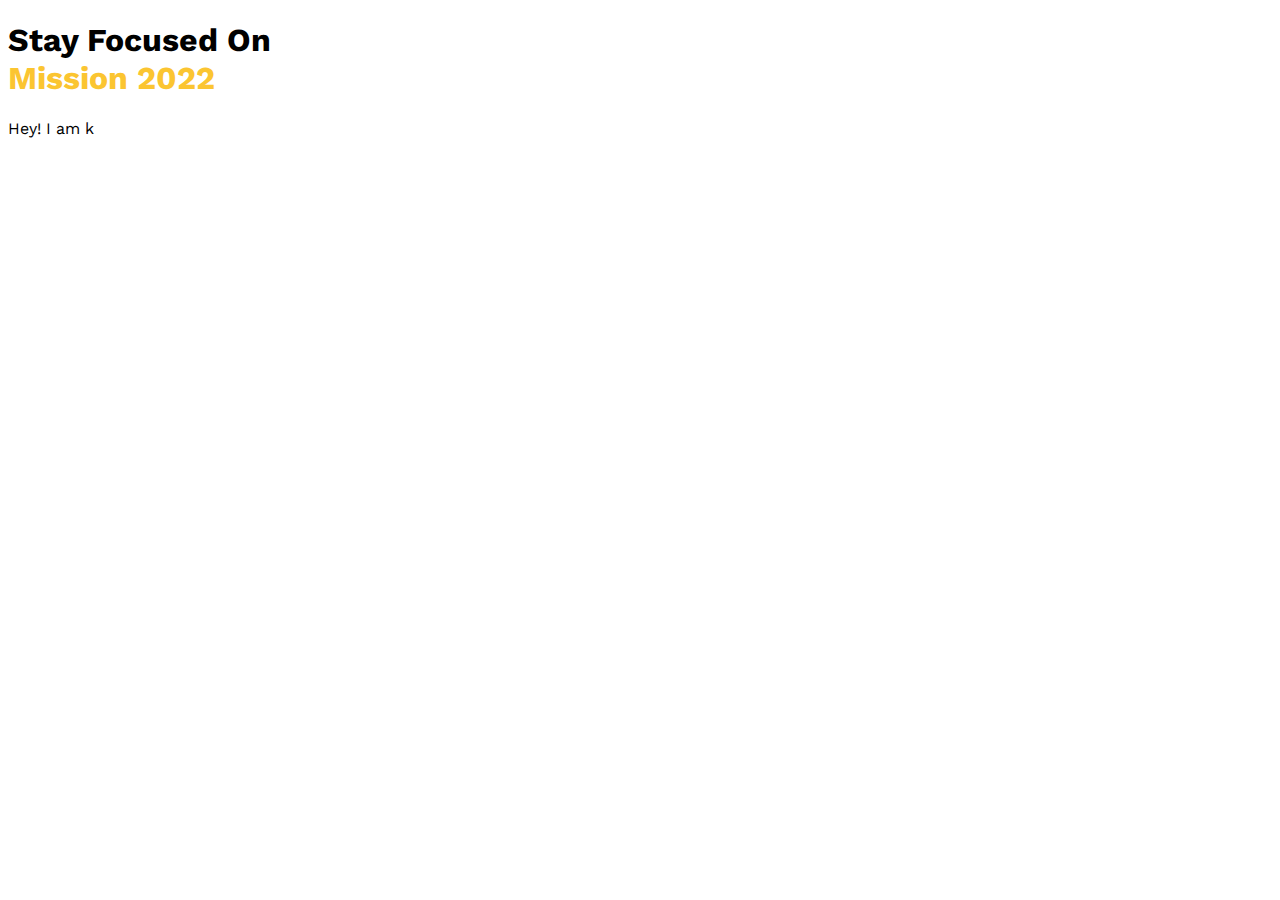
==== index..html @ e6146de5 "first commit" ====
<!DOCTYPE html>
<html lang="en">

<head>
    <meta charset="UTF-8">
    <meta http-equiv="X-UA-Compatible" content="IE=edge">
    <meta name="viewport" content="width=device-width, initial-scale=1.0">
    <title>Mission Impossible</title>
    <link rel="preconnect" href="https://fonts.googleapis.com">
    <link rel="preconnect" href="https://fonts.gstatic.com" crossorigin>
    <link href="https://fonts.googleapis.com/css2?family=Poppins:ital@1&family=Work+Sans&display=swap" rel="stylesheet">
    <link rel="stylesheet" href="style.css">
</head>

<body>
    <h1>Stay Focused On <br> <span class="mission"> Mission 2022</span></h1>
    <p>Hey! I am k</p>
</body>

</html>
---- style.css ----
body {
  font-family: "Poppins", sans-serif;
  font-family: "Work Sans", sans-serif;
}
.mission {
  color: #fbc531;
}
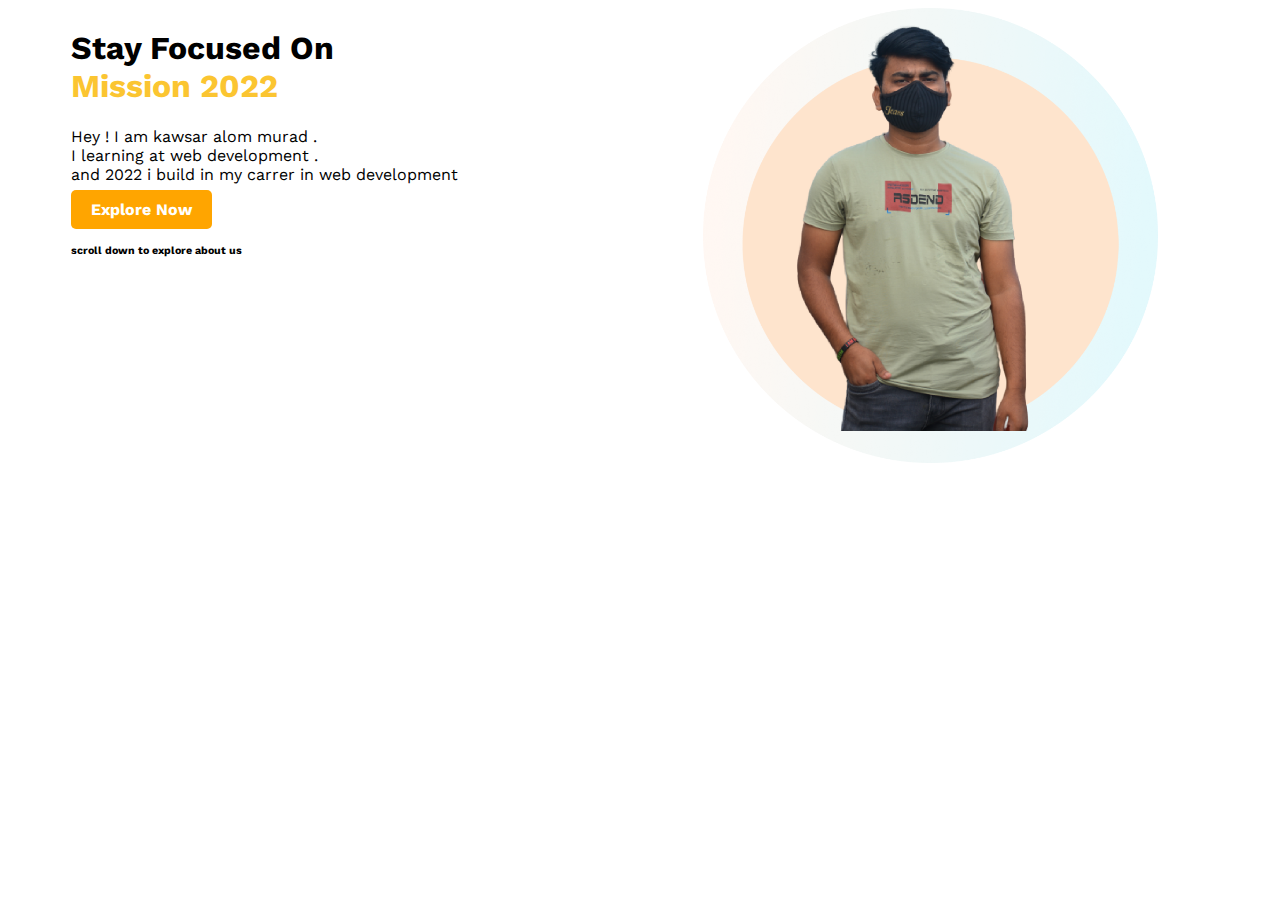
==== commit 2b9b8182: "added now" ====
--- a/index..html
+++ b/index..html
@@ -1,20 +1,27 @@
 <!DOCTYPE html>
 <html lang="en">
-
 <head>
     <meta charset="UTF-8">
     <meta http-equiv="X-UA-Compatible" content="IE=edge">
     <meta name="viewport" content="width=device-width, initial-scale=1.0">
     <title>Mission Impossible</title>
     <link rel="preconnect" href="https://fonts.googleapis.com">
-    <link rel="preconnect" href="https://fonts.gstatic.com" crossorigin>
-    <link href="https://fonts.googleapis.com/css2?family=Poppins:ital@1&family=Work+Sans&display=swap" rel="stylesheet">
+<link rel="preconnect" href="https://fonts.gstatic.com" crossorigin>
+<link href="https://fonts.googleapis.com/css2?family=Poppins:ital@0;1&family=Work+Sans&display=swap" rel="stylesheet">
     <link rel="stylesheet" href="style.css">
 </head>
-
 <body>
-    <h1>Stay Focused On <br> <span class="mission"> Mission 2022</span></h1>
-    <p>Hey! I am k</p>
+    <section>
+        <div class="focused">
+            <h1>Stay Focused On <br>  <span class="mission">Mission 2022</span></h1>
+            <p>Hey ! I am kawsar alom murad . <br> I learning at web development . <br> and 2022 i  build in my carrer in web development</p>
+            <a class="link-button" target="-blank" href="www.facebook.com">Explore Now</a>
+            <h6>scroll down to explore about us</h6>
+        </div>
+        <div class="focused">
+            <img  src="images/person/shape-4.png" alt="">
+        </div>
+    </section>
+    
 </body>
-
 </html>--- a/style.css
+++ b/style.css
@@ -5,3 +5,23 @@
 .mission {
   color: #fbc531;
 }
+section {
+  display: flex;
+}
+.focused {
+  width: 50%;
+  padding-left: 5%;
+}
+.focused img {
+  width: 80%;
+  background-position: bottom;
+}
+.link-button {
+  text-decoration: none;
+  background-color: orange;
+  color: white;
+  padding: 10px 20px;
+  border-radius: 5px;
+  font-weight: 700;
+  background-image: linear-gradient(orange salmon);
+}
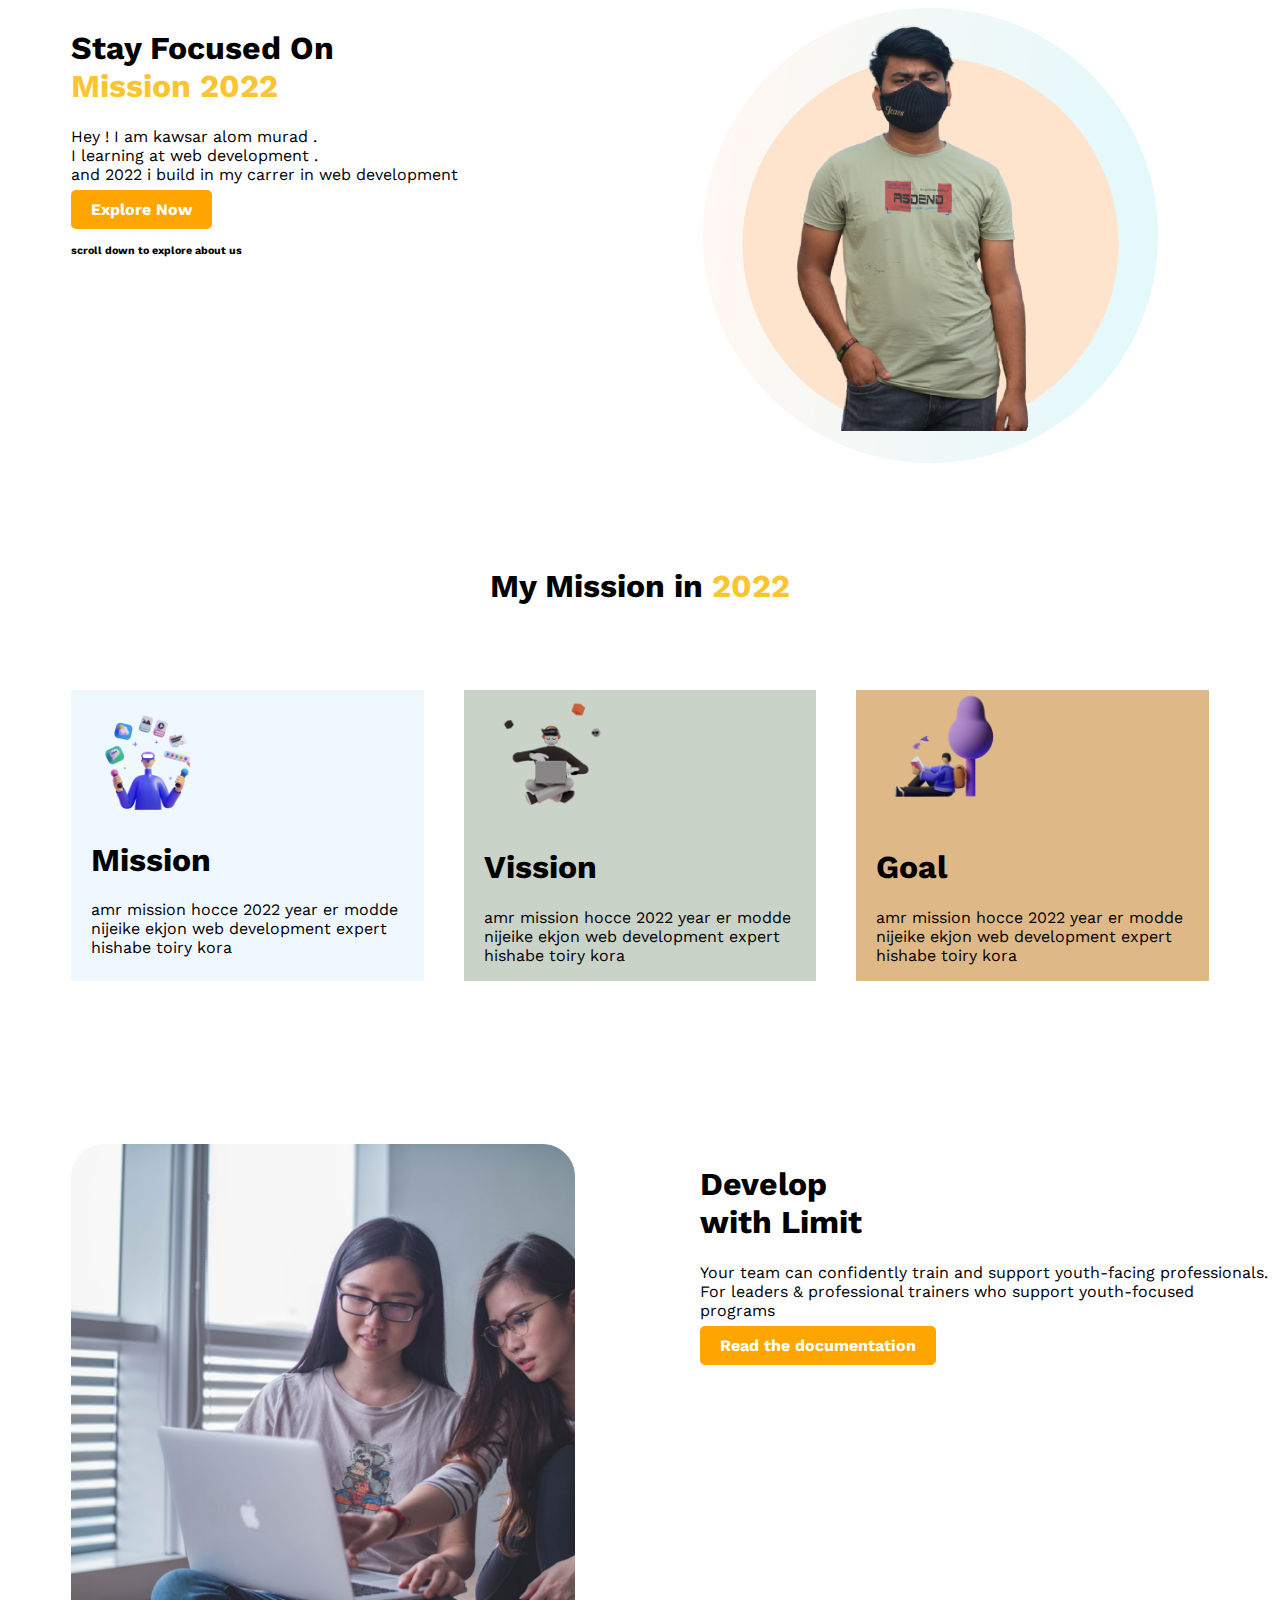
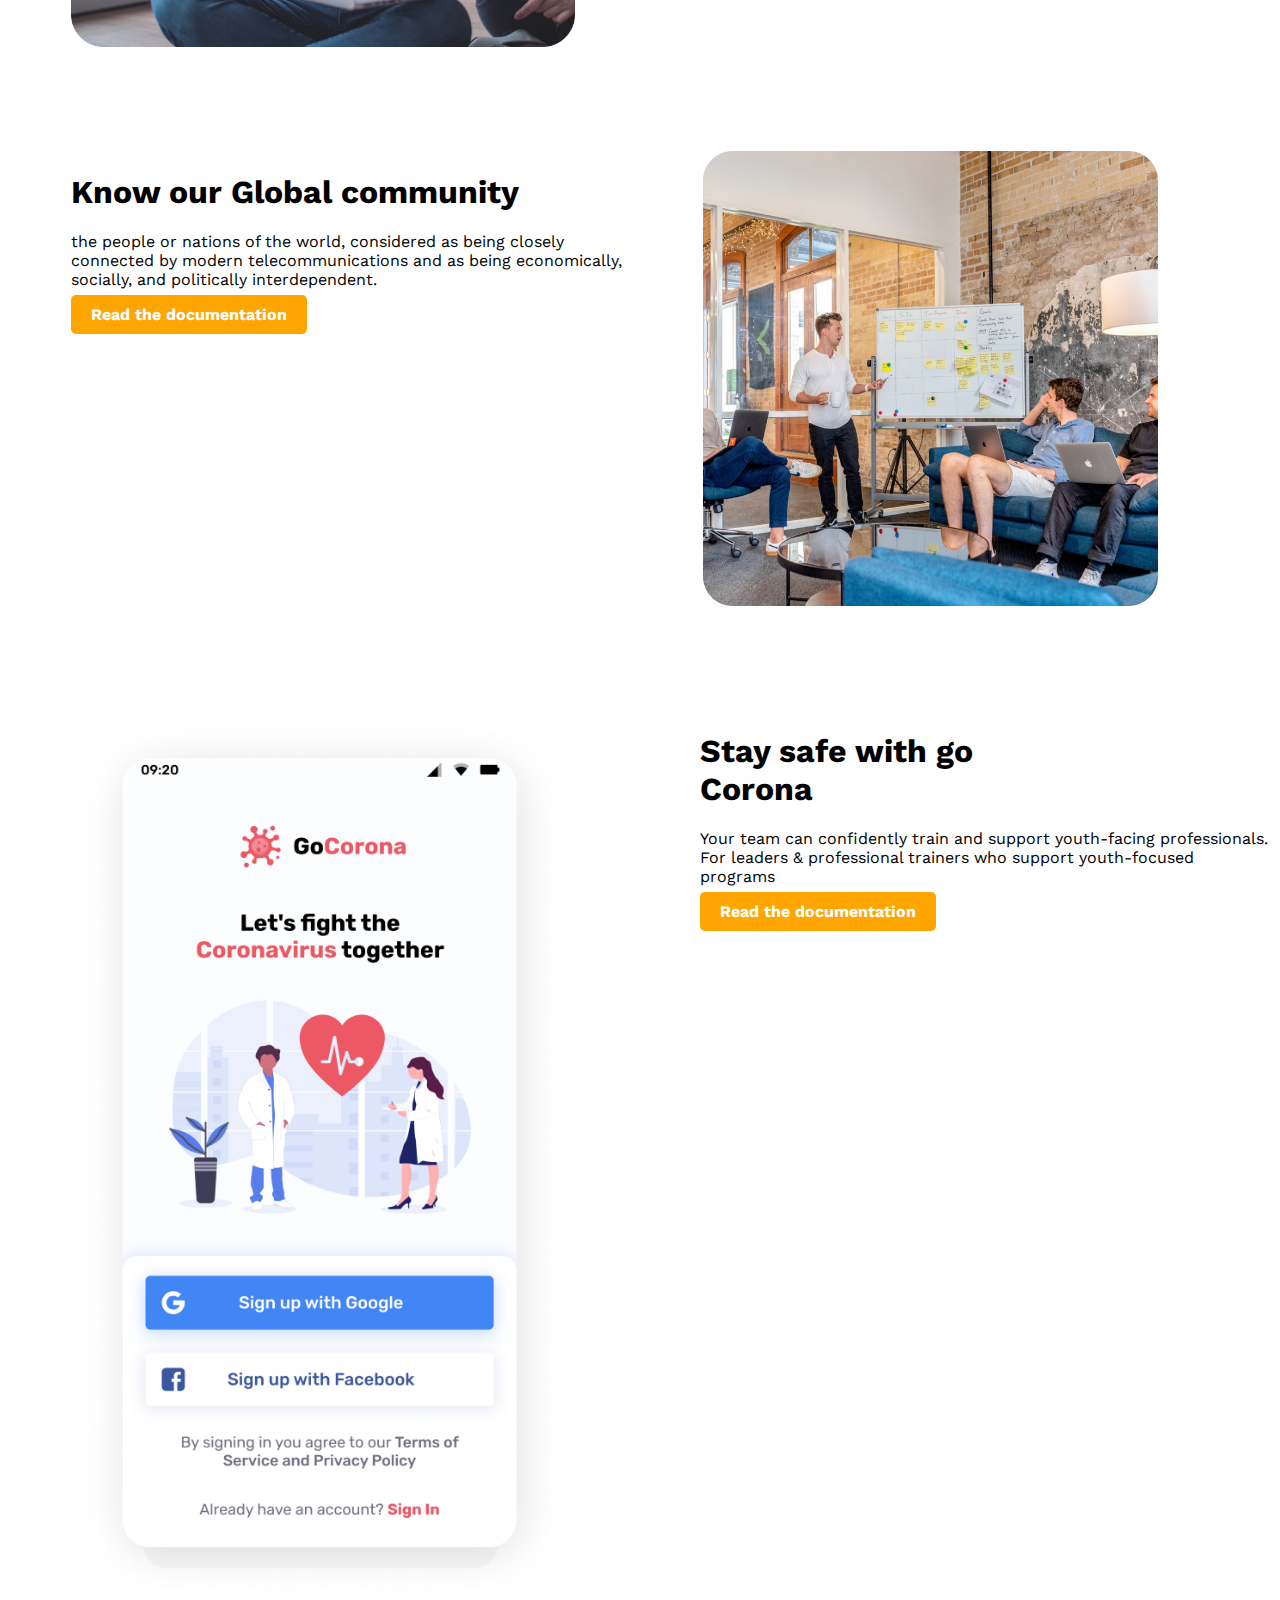
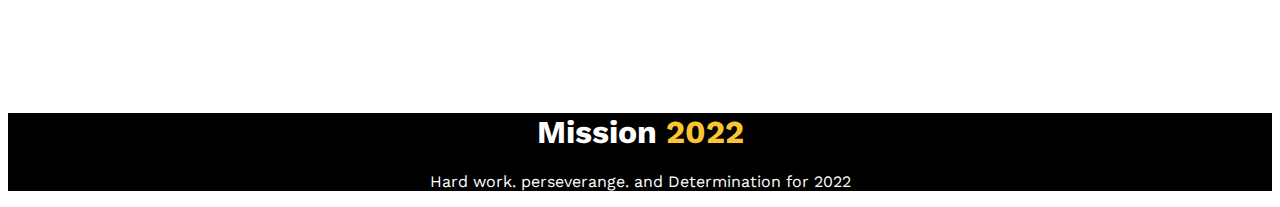
==== commit 25a8a159: "added" ====
--- a/index..html
+++ b/index..html
@@ -22,6 +22,61 @@
             <img  src="images/person/shape-4.png" alt="">
         </div>
     </section>
-    
+    <h1 class="heading-area">My Mission in <span class="mission">2022</span> </h1>
+
+    <section class="mission-item">
+        <div class="container">
+            <div class="mission-area">
+                <img src="images/illustrators/illustrator-1.png" alt="">
+                <h1>Mission</h1>
+                <p>amr mission hocce 2022 year er modde nijeike ekjon web development expert hishabe toiry kora</p>
+            </div>
+            <div class="vission-area">
+                <img src="images/illustrators/illustrator-2.png" alt="">
+                <h1>Vission</h1>
+                <p>amr mission hocce 2022 year er modde nijeike ekjon web development expert hishabe toiry kora</p>
+            </div>
+            <div class="goal-area">
+                <img src="images/illustrators/illustrator-3.png" alt="">
+                <h1>Goal</h1>
+                <p>amr mission hocce 2022 year er modde nijeike ekjon web development expert hishabe toiry kora</p>
+            </div>
+        </div>
+    </section>
+    <section >
+        <div class="focused">
+            <img src="images/pictures/coding.png" alt="">
+        </div>
+        <div >
+            <h1>Develop <br> with Limit</h1>
+            <p>Your team can confidently train and support youth-facing professionals. <br> For leaders & professional trainers who support youth-focused programs </p>
+            <a target="-blank" class="link-button" href="www.google.com">Read the documentation</a>
+        </div>
+    </section>
+    <section>
+        <div class="focused">
+            <h1>Know our Global community</h1>
+            <p>the people or nations of the world, considered as being closely connected by modern telecommunications and as being economically, socially, and politically interdependent.
+            </p>
+            <a target="-blank" class="link-button" href="www.goole.com"> Read the documentation</a>
+        </div>
+        <div class="focused">
+            <img src="images/pictures/project.png" alt="">
+        </div>
+    </section>
+    <section >
+        <div class="focused">
+            <img src="images/pictures/app.png" alt="">
+        </div>
+        <div class="focus">
+            <h1>Stay safe with go <br>  Corona</h1>
+            <p>Your team can confidently train and support youth-facing professionals. <br> For leaders & professional trainers who support youth-focused programs </p>
+            <a target="-blank" class="link-button" href="www.google.com">Read the documentation</a>
+        </div>
+    </section>
+    <footer>
+        <h1>Mission <span class="mission">2022</span></h1>
+        <p>Hard work. perseverange. and Determination for 2022</p>
+    </footer>
 </body>
 </html>--- a/style.css
+++ b/style.css
@@ -7,6 +7,7 @@
 }
 section {
   display: flex;
+  margin-bottom: 100px;
 }
 .focused {
   width: 50%;
@@ -25,3 +26,31 @@
   font-weight: 700;
   background-image: linear-gradient(orange salmon);
 }
+.heading-area {
+  text-align: center;
+}
+.container {
+  display: flex;
+  padding: 5%;
+  column-gap: 40px;
+}
+.container img {
+  width: 40%;
+}
+.mission-area {
+  background-color: aliceblue;
+  padding-left: 20px;
+}
+.vission-area {
+  background-color: #cad3c8;
+  padding-left: 20px;
+}
+.goal-area {
+  background-color: burlywood;
+  padding-left: 20px;
+}
+footer {
+  text-align: center;
+  background-color: black;
+  color: white;
+}
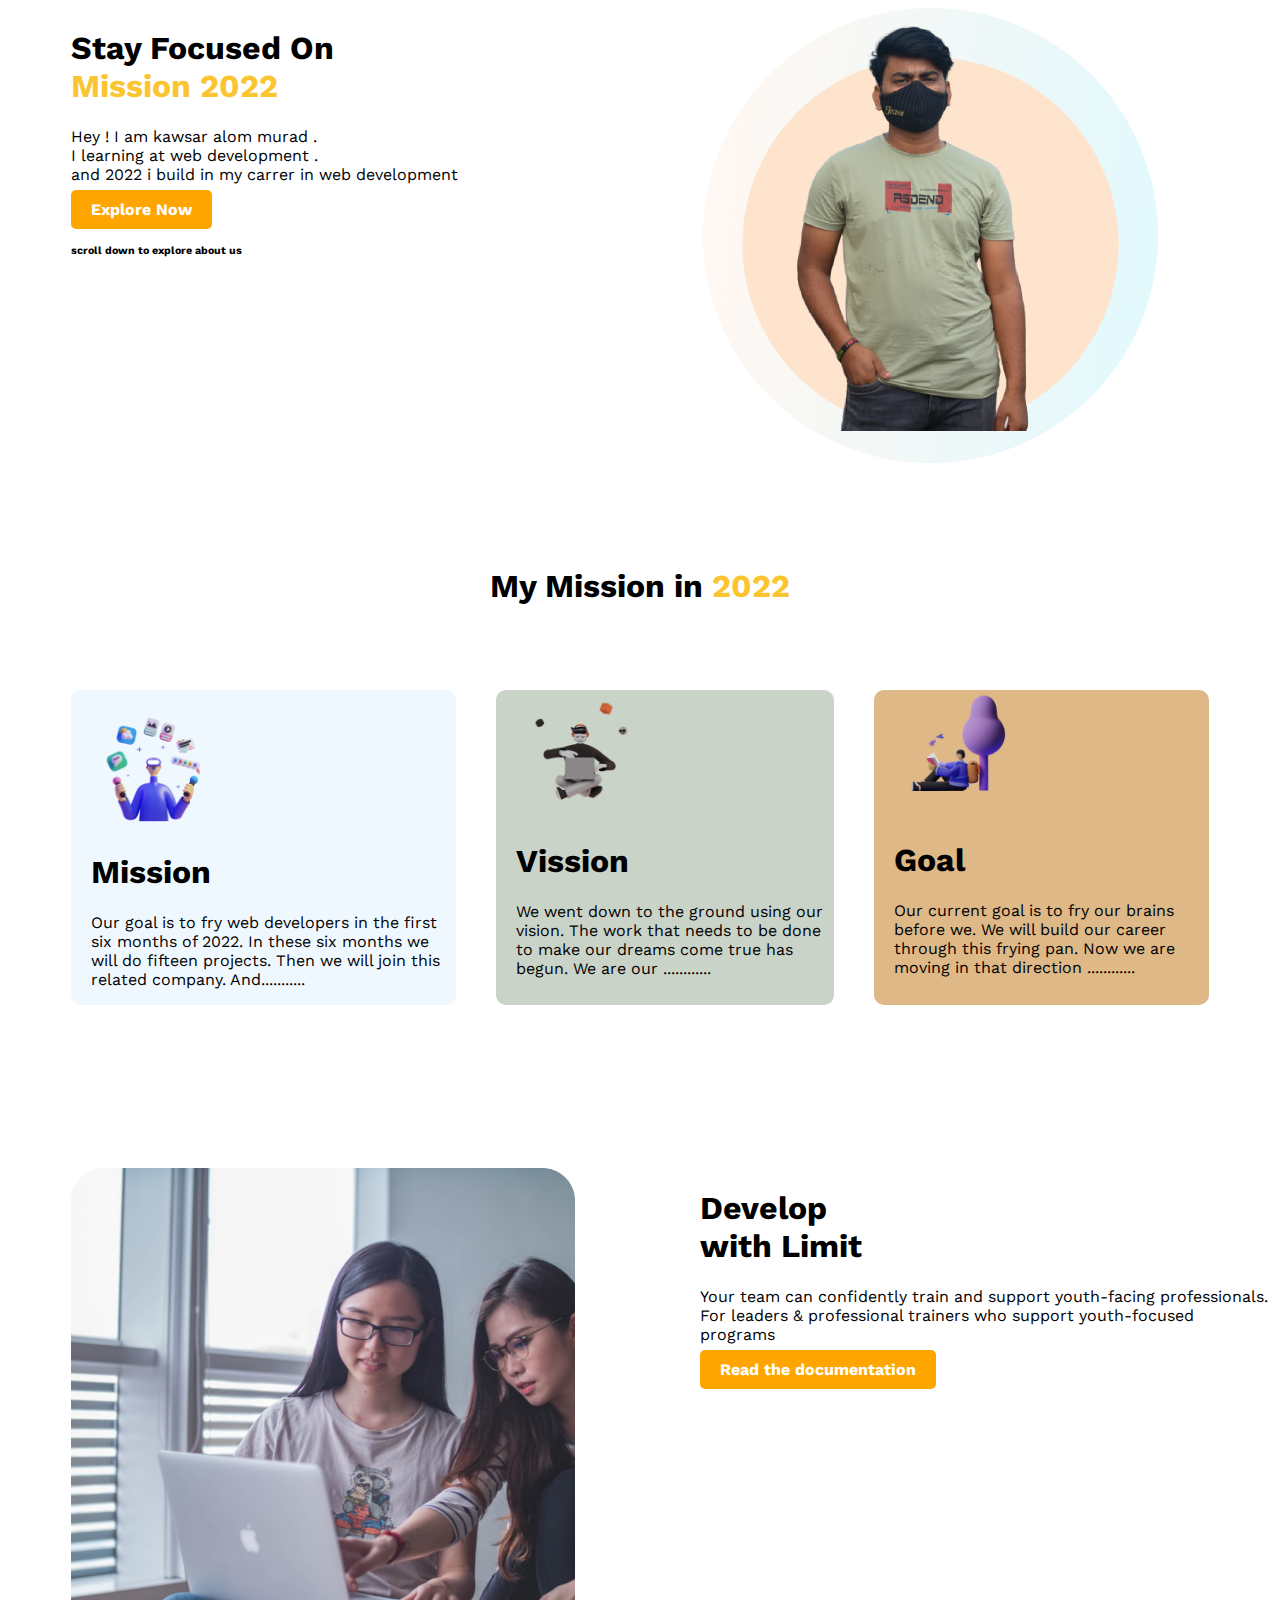
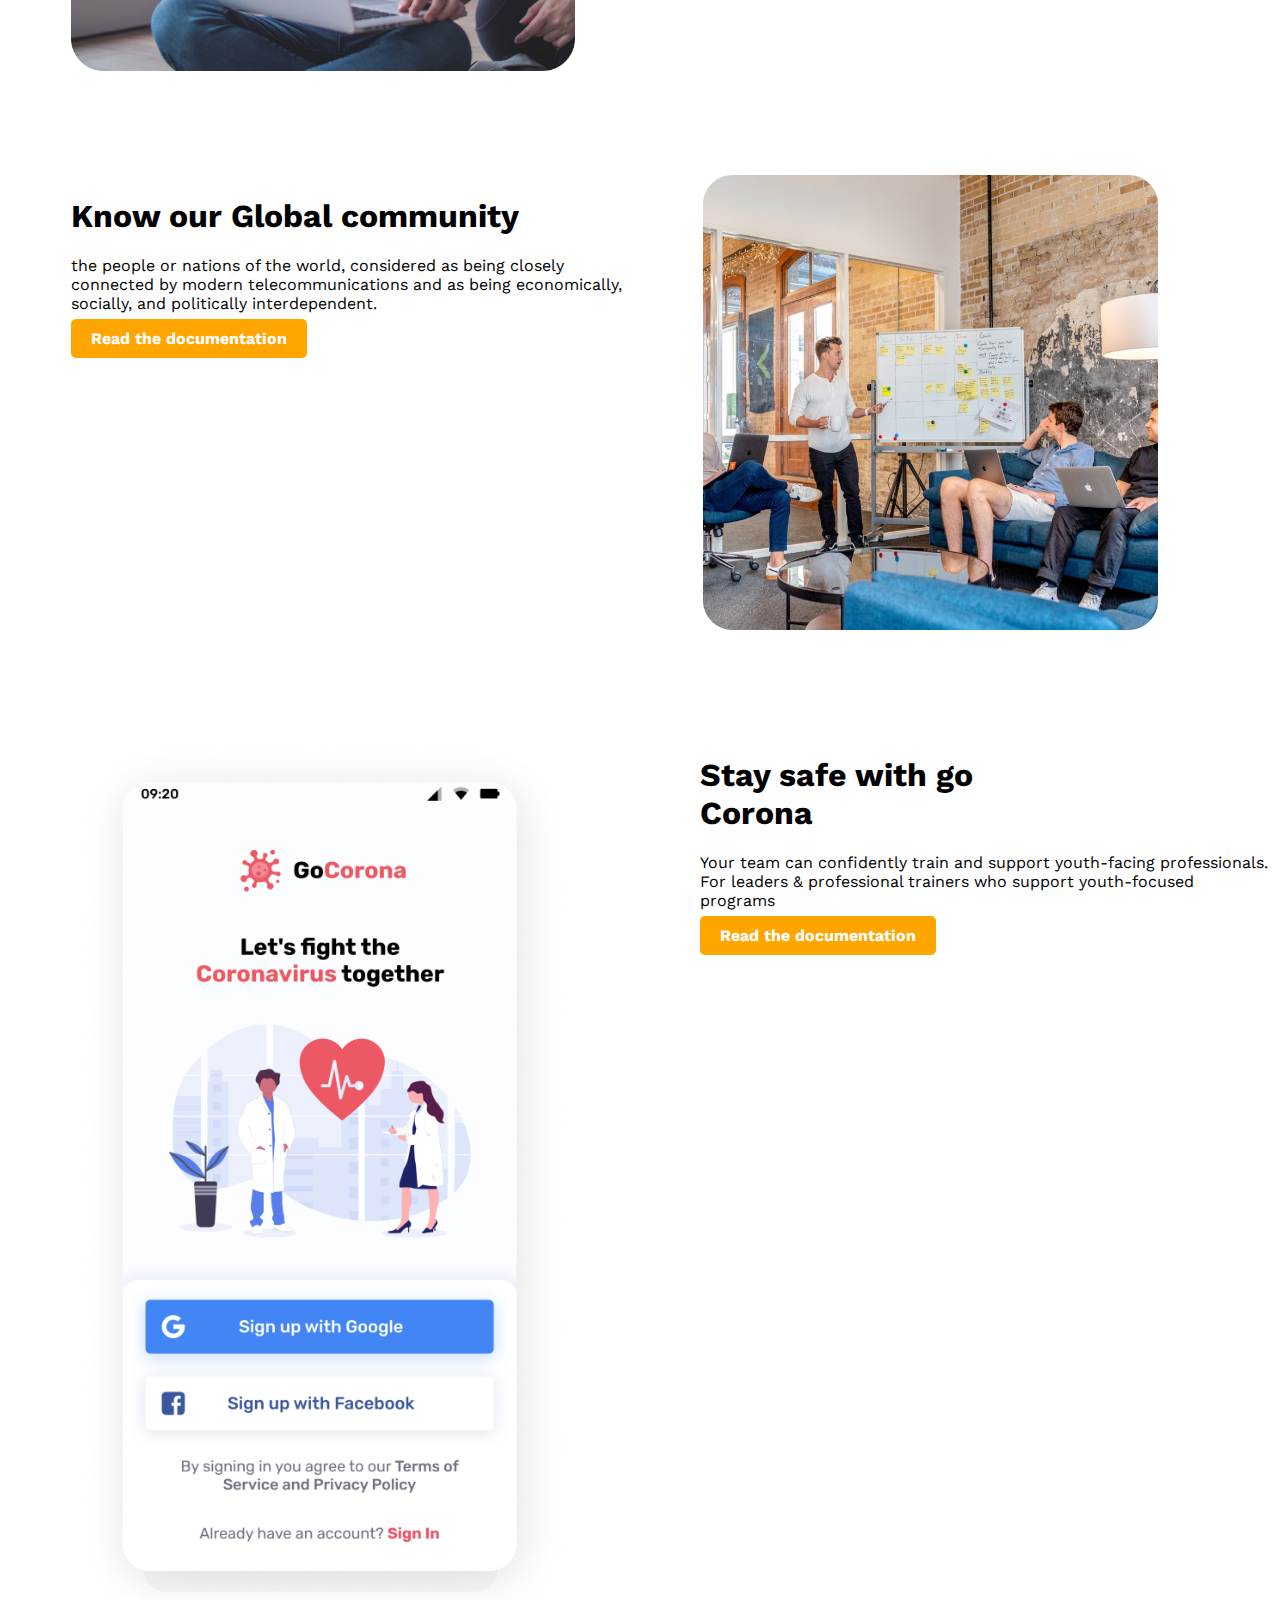
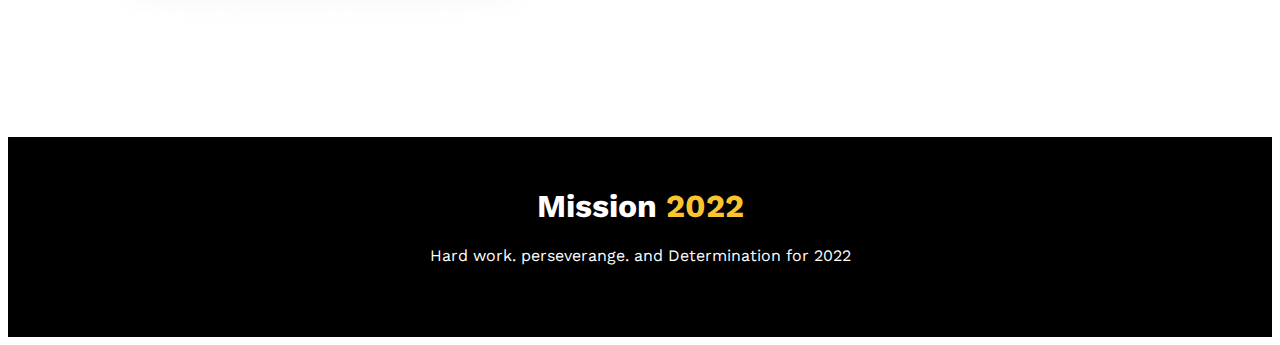
==== commit cdcb025d: "added" ====
--- a/index..html
+++ b/index..html
@@ -29,17 +29,23 @@
             <div class="mission-area">
                 <img src="images/illustrators/illustrator-1.png" alt="">
                 <h1>Mission</h1>
-                <p>amr mission hocce 2022 year er modde nijeike ekjon web development expert hishabe toiry kora</p>
+                <p>Our goal is to fry web developers in the first six months of 2022. In these six months we will do fifteen projects. Then we will join this related company. And...........
+
+                </p>
             </div>
             <div class="vission-area">
                 <img src="images/illustrators/illustrator-2.png" alt="">
                 <h1>Vission</h1>
-                <p>amr mission hocce 2022 year er modde nijeike ekjon web development expert hishabe toiry kora</p>
+                <p>We went down to the ground using our vision. The work that needs to be done to make our dreams come true has begun. We are our ............
+
+                </p>
             </div>
             <div class="goal-area">
                 <img src="images/illustrators/illustrator-3.png" alt="">
                 <h1>Goal</h1>
-                <p>amr mission hocce 2022 year er modde nijeike ekjon web development expert hishabe toiry kora</p>
+                <p>Our current goal is to fry our brains before we. We will build our career through this frying pan. Now we are moving in that direction ............
+
+                </p>
             </div>
         </div>
     </section>
--- a/style.css
+++ b/style.css
@@ -40,17 +40,27 @@
 .mission-area {
   background-color: aliceblue;
   padding-left: 20px;
+  border-radius: 10px;
 }
 .vission-area {
   background-color: #cad3c8;
   padding-left: 20px;
+  border-radius: 10px;
 }
 .goal-area {
   background-color: burlywood;
   padding-left: 20px;
+  border-radius: 10px;
 }
 footer {
   text-align: center;
   background-color: black;
   color: white;
+  height: 200px;
 }
+footer p {
+  padding-bottom: 30px;
+}
+footer h1 {
+  padding-top: 50px;
+}
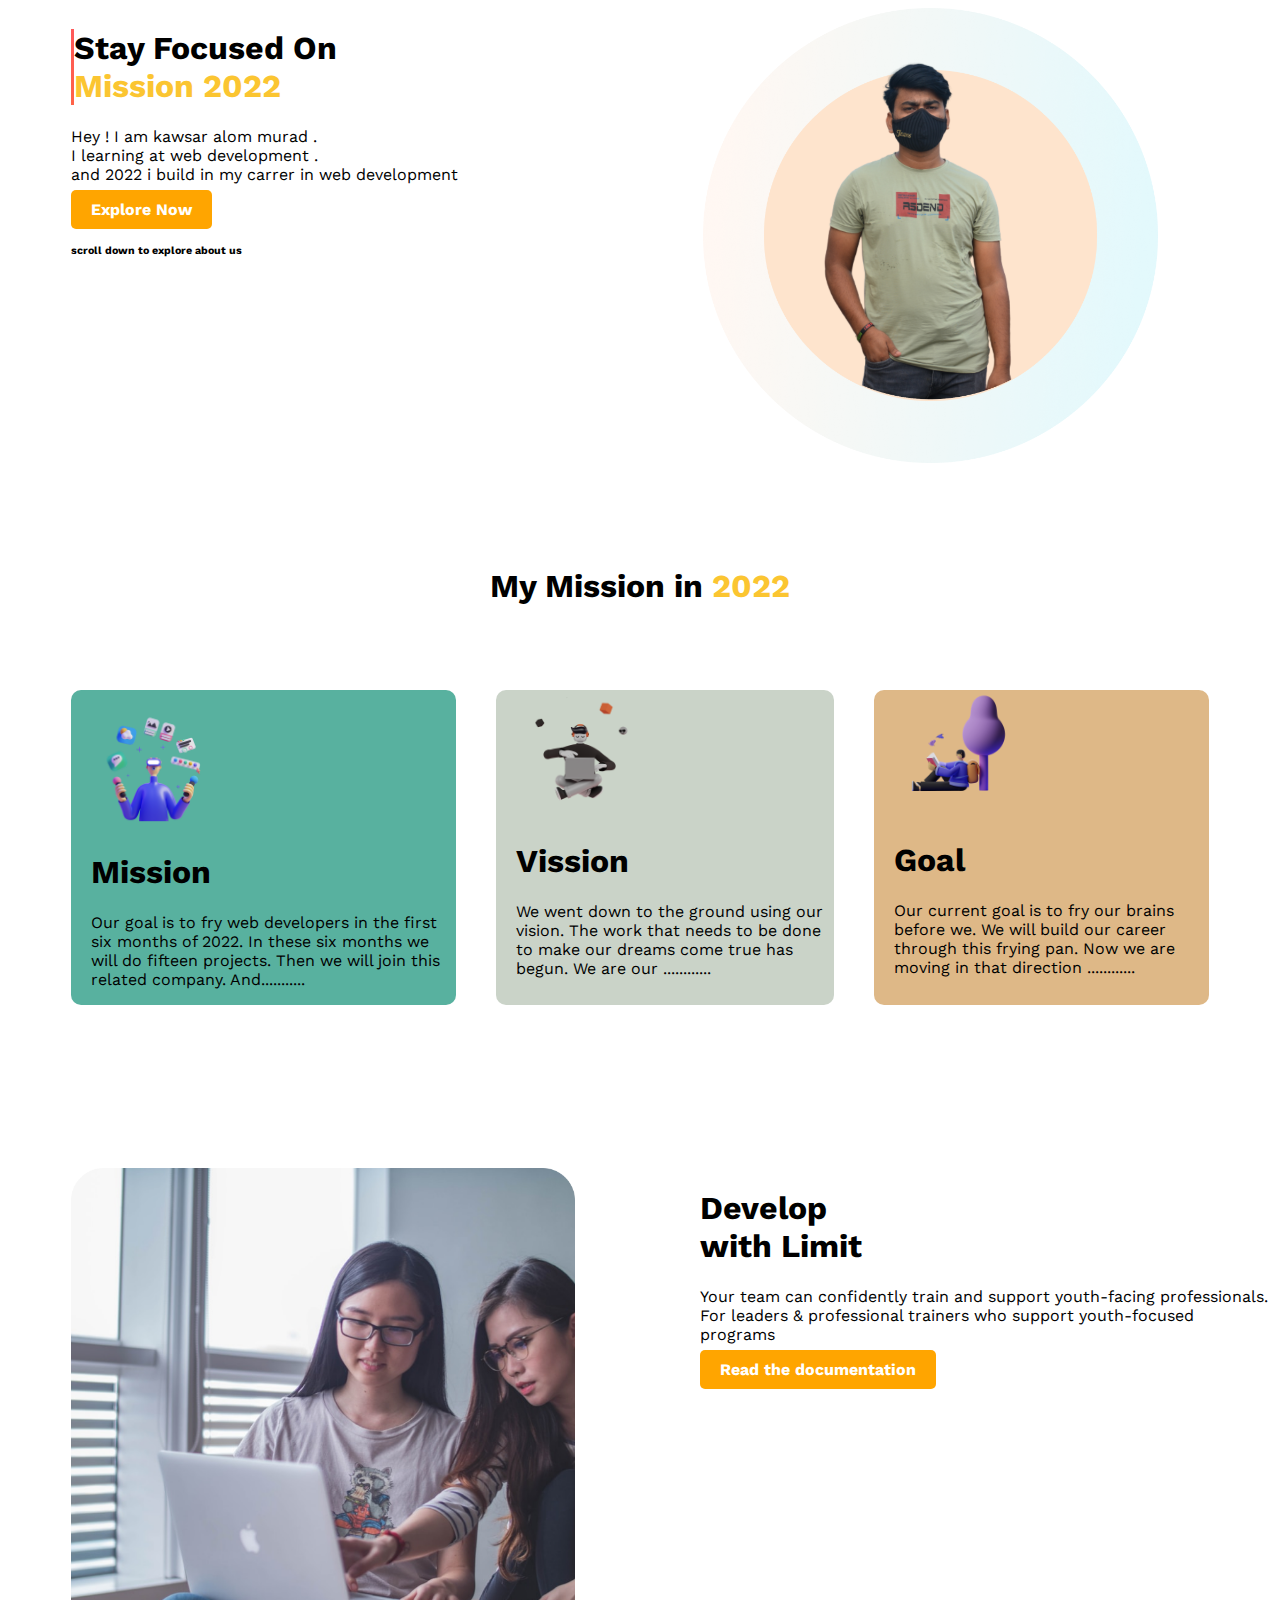
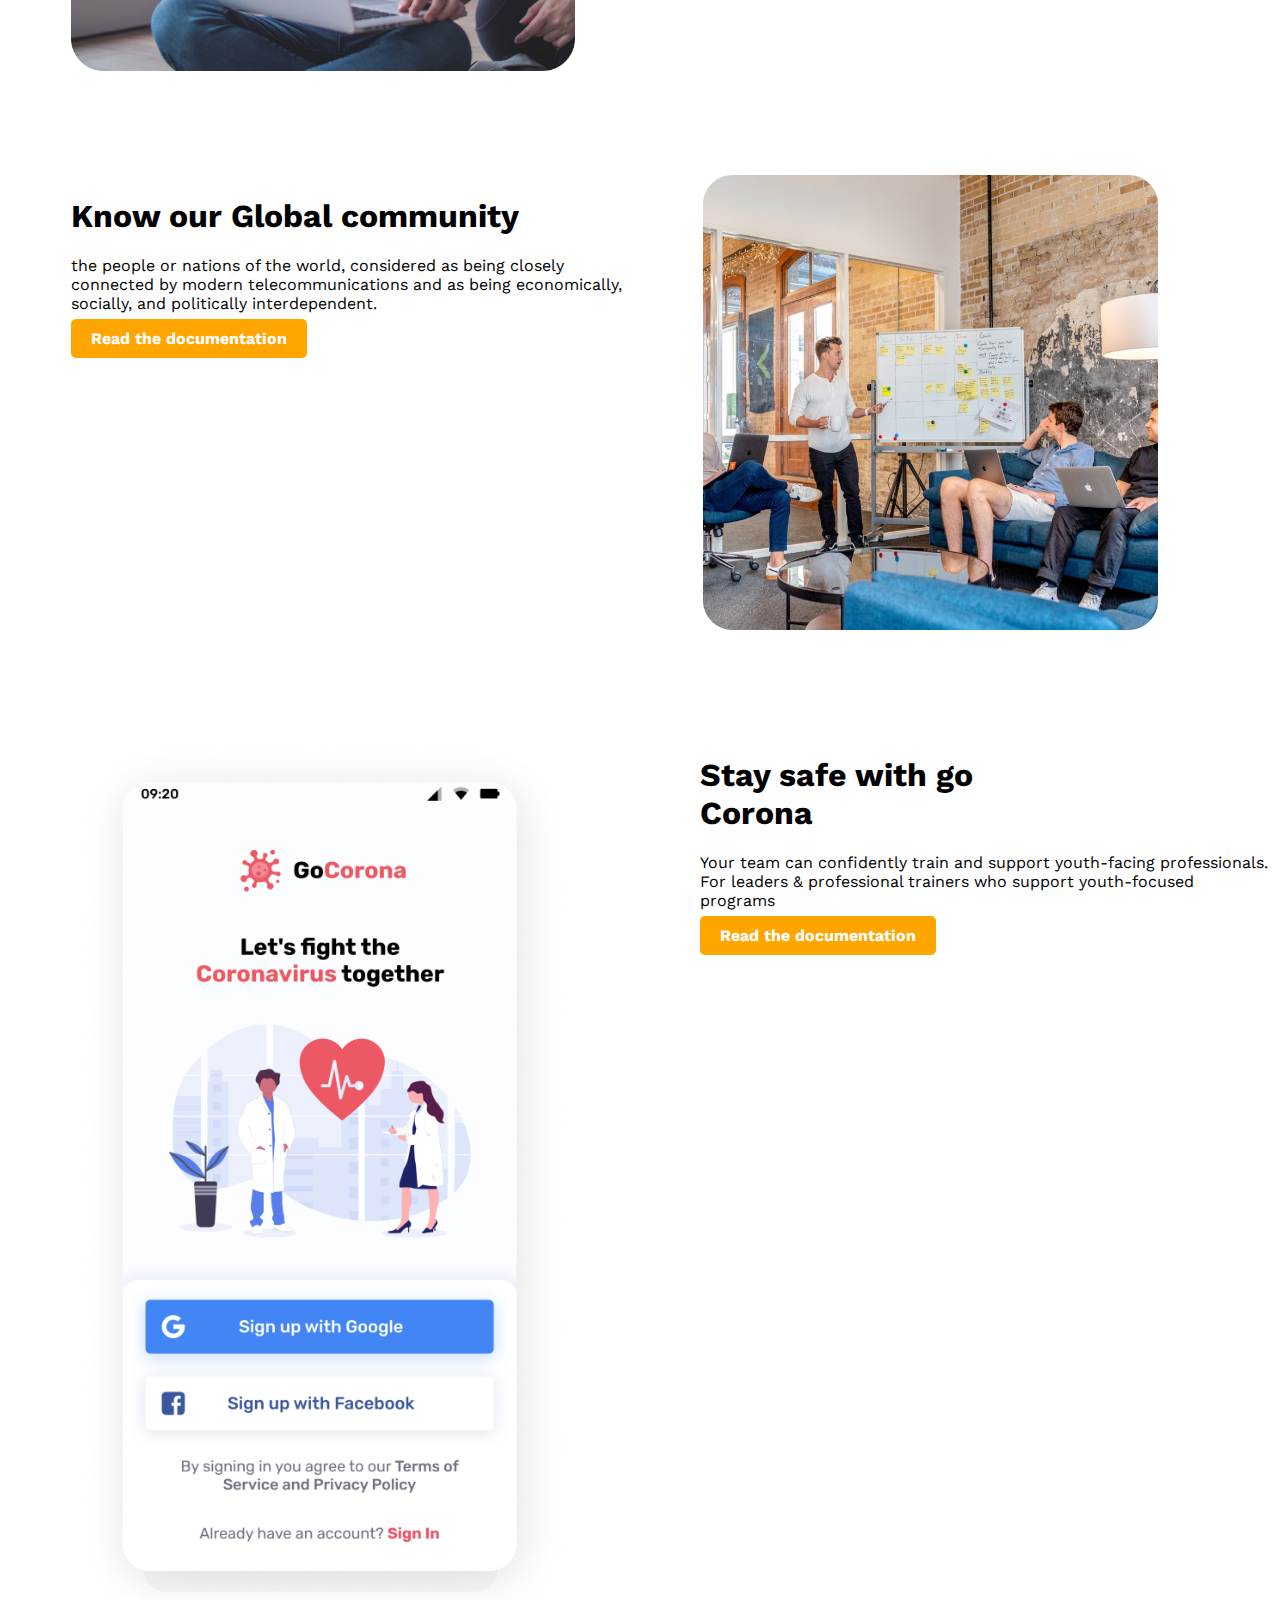
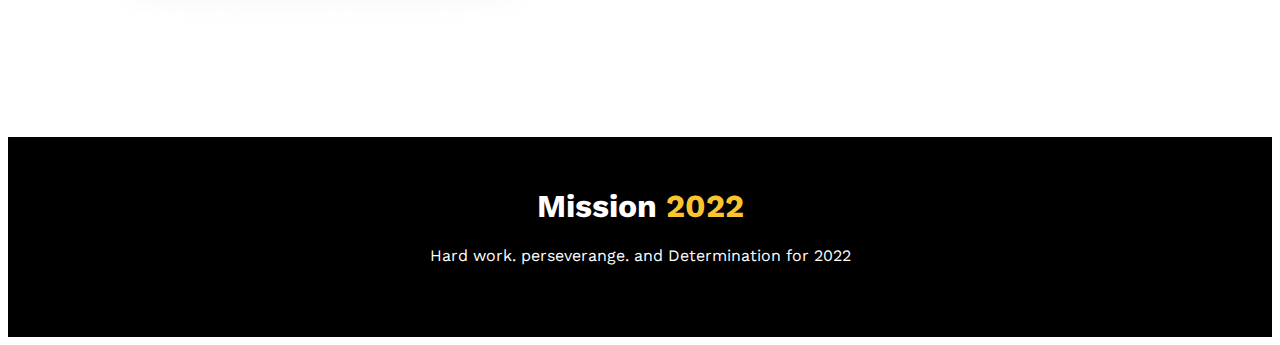
==== commit ceca5679: "added here" ====
--- a/index..html
+++ b/index..html
@@ -13,13 +13,13 @@
 <body>
     <section>
         <div class="focused">
-            <h1>Stay Focused On <br>  <span class="mission">Mission 2022</span></h1>
+            <h1 class="stay">Stay Focused On <br>  <span class="mission">Mission 2022</span></h1>
             <p>Hey ! I am kawsar alom murad . <br> I learning at web development . <br> and 2022 i  build in my carrer in web development</p>
             <a class="link-button" target="-blank" href="www.facebook.com">Explore Now</a>
             <h6>scroll down to explore about us</h6>
         </div>
         <div class="focused">
-            <img  src="images/person/shape-4.png" alt="">
+            <img  src="images/person/murad33.png" alt="">
         </div>
     </section>
     <h1 class="heading-area">My Mission in <span class="mission">2022</span> </h1>
--- a/style.css
+++ b/style.css
@@ -16,6 +16,11 @@
 .focused img {
   width: 80%;
   background-position: bottom;
+}
+.stay {
+  border-left: 3px solid;
+  border-image: linear-gradient(180deg, #ff5959, tomato);
+  border-image-slice: 1;
 }
 .link-button {
   text-decoration: none;
@@ -38,7 +43,7 @@
   width: 40%;
 }
 .mission-area {
-  background-color: aliceblue;
+  background-color: #58b19f;
   padding-left: 20px;
   border-radius: 10px;
 }
